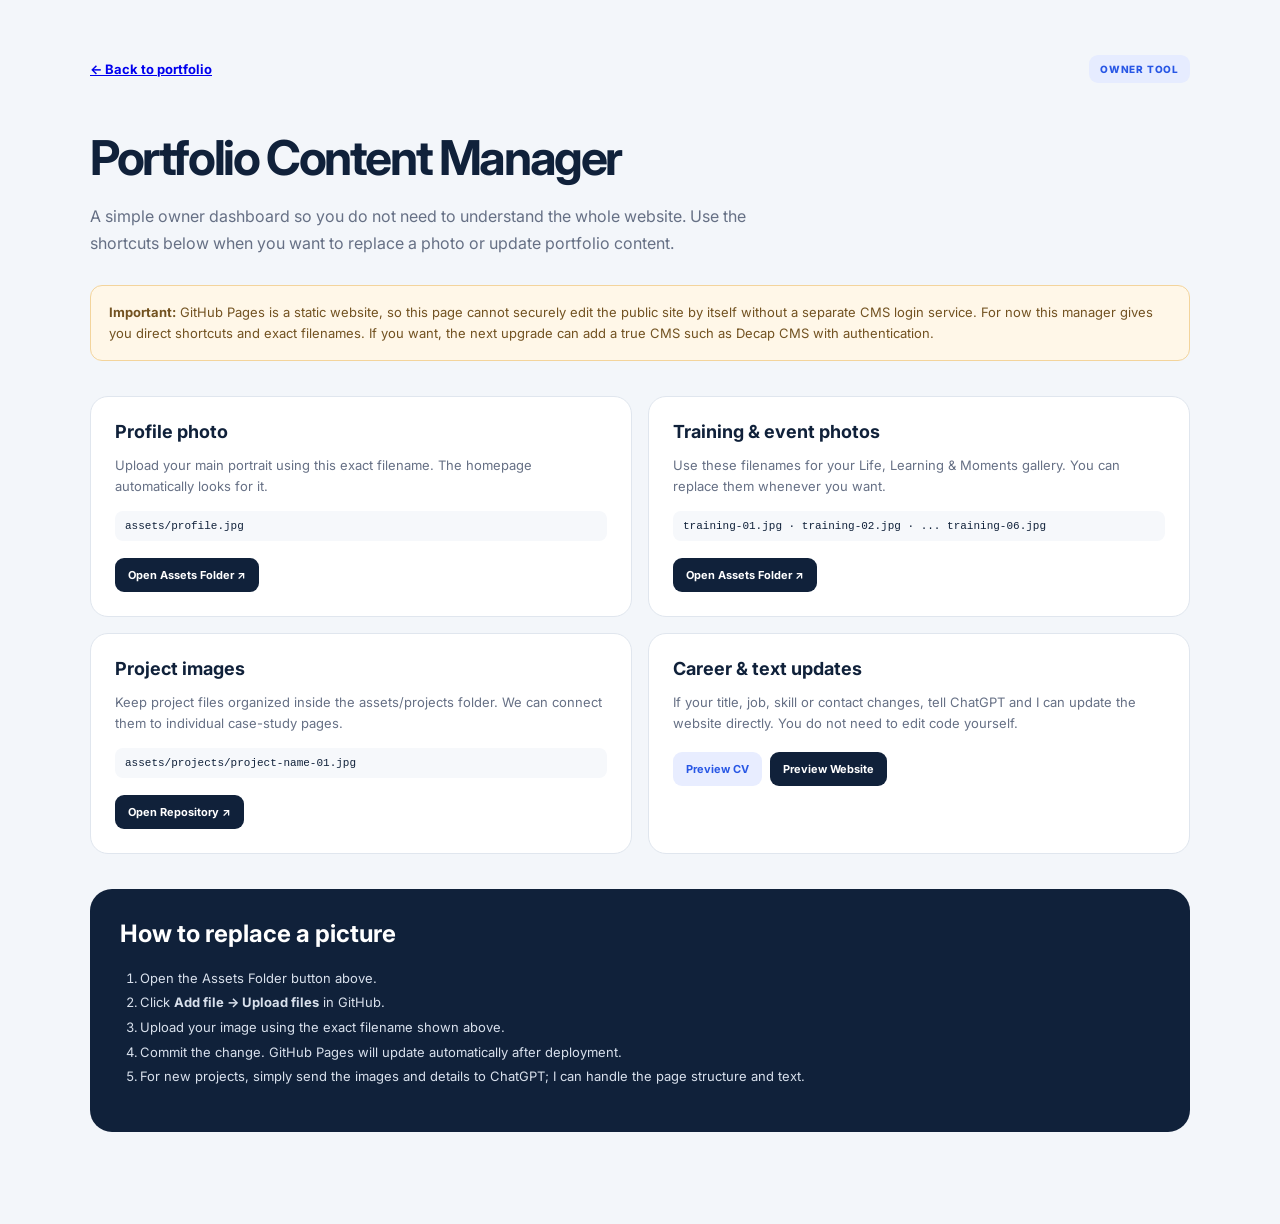
==== admin.html @ 87e15bc6 "Add simple portfolio content manager guide" ====
<!doctype html><html lang="en"><head><meta charset="utf-8"><meta name="viewport" content="width=device-width,initial-scale=1"><title>Portfolio Content Manager — JH Rakib</title><link rel="preconnect" href="https://fonts.googleapis.com"><link rel="preconnect" href="https://fonts.gstatic.com" crossorigin><link href="https://fonts.googleapis.com/css2?family=Inter:wght@400;500;600;700;800&display=swap" rel="stylesheet"><style>*{box-sizing:border-box}body{margin:0;background:#f3f6fa;color:#10213a;font-family:Inter,Arial,sans-serif}.wrap{width:min(1100px,92vw);margin:0 auto;padding:55px 0 90px}.top{display:flex;justify-content:space-between;align-items:center;margin-bottom:45px}.top a{font-size:13px;font-weight:700}.badge{background:#e6ecff;color:#2857e5;padding:8px 11px;border-radius:9px;font-size:10px;font-weight:800;letter-spacing:.08em}h1{font-size:48px;letter-spacing:-.05em;margin:0 0 12px}.lead{color:#667085;line-height:1.7;max-width:720px}.notice{margin:28px 0 35px;background:#fff7e8;border:1px solid #f3d49c;padding:16px 18px;border-radius:12px;color:#725221;font-size:13px;line-height:1.6}.grid{display:grid;grid-template-columns:repeat(2,1fr);gap:16px}.card{background:#fff;border:1px solid #e0e6ee;border-radius:18px;padding:24px}.card b{font-size:18px}.card p{color:#667085;font-size:13px;line-height:1.65}.card code{display:block;background:#f6f8fb;border-radius:8px;padding:9px 10px;font-size:11px;margin:12px 0}.actions{display:flex;gap:8px;flex-wrap:wrap;margin-top:17px}.btn{display:inline-flex;padding:10px 13px;border-radius:9px;background:#10213a;color:white;text-decoration:none;font-size:11px;font-weight:700}.btn.alt{background:#e8edff;color:#2857e5}.steps{margin-top:35px;background:#10213a;color:#fff;border-radius:22px;padding:30px}.steps h2{margin:0 0 18px}.steps ol{padding-left:20px;color:#d8e0ec;line-height:1.9;font-size:13px}@media(max-width:700px){.grid{grid-template-columns:1fr}h1{font-size:36px}}</style></head><body><main class="wrap"><div class="top"><a href="index.html">← Back to portfolio</a><span class="badge">OWNER TOOL</span></div><h1>Portfolio Content Manager</h1><p class="lead">A simple owner dashboard so you do not need to understand the whole website. Use the shortcuts below when you want to replace a photo or update portfolio content.</p><div class="notice"><strong>Important:</strong> GitHub Pages is a static website, so this page cannot securely edit the public site by itself without a separate CMS login service. For now this manager gives you direct shortcuts and exact filenames. If you want, the next upgrade can add a true CMS such as Decap CMS with authentication.</div><div class="grid"><section class="card"><b>Profile photo</b><p>Upload your main portrait using this exact filename. The homepage automatically looks for it.</p><code>assets/profile.jpg</code><div class="actions"><a class="btn" target="_blank" href="https://github.com/jahidhrk/portfolio/tree/main/assets">Open Assets Folder ↗</a></div></section><section class="card"><b>Training & event photos</b><p>Use these filenames for your Life, Learning & Moments gallery. You can replace them whenever you want.</p><code>training-01.jpg · training-02.jpg · ... training-06.jpg</code><div class="actions"><a class="btn" target="_blank" href="https://github.com/jahidhrk/portfolio/tree/main/assets">Open Assets Folder ↗</a></div></section><section class="card"><b>Project images</b><p>Keep project files organized inside the assets/projects folder. We can connect them to individual case-study pages.</p><code>assets/projects/project-name-01.jpg</code><div class="actions"><a class="btn" target="_blank" href="https://github.com/jahidhrk/portfolio">Open Repository ↗</a></div></section><section class="card"><b>Career & text updates</b><p>If your title, job, skill or contact changes, tell ChatGPT and I can update the website directly. You do not need to edit code yourself.</p><div class="actions"><a class="btn alt" href="cv.html">Preview CV</a><a class="btn" href="index.html">Preview Website</a></div></section></div><div class="steps"><h2>How to replace a picture</h2><ol><li>Open the Assets Folder button above.</li><li>Click <strong>Add file → Upload files</strong> in GitHub.</li><li>Upload your image using the exact filename shown above.</li><li>Commit the change. GitHub Pages will update automatically after deployment.</li><li>For new projects, simply send the images and details to ChatGPT; I can handle the page structure and text.</li></ol></div></main></body></html>
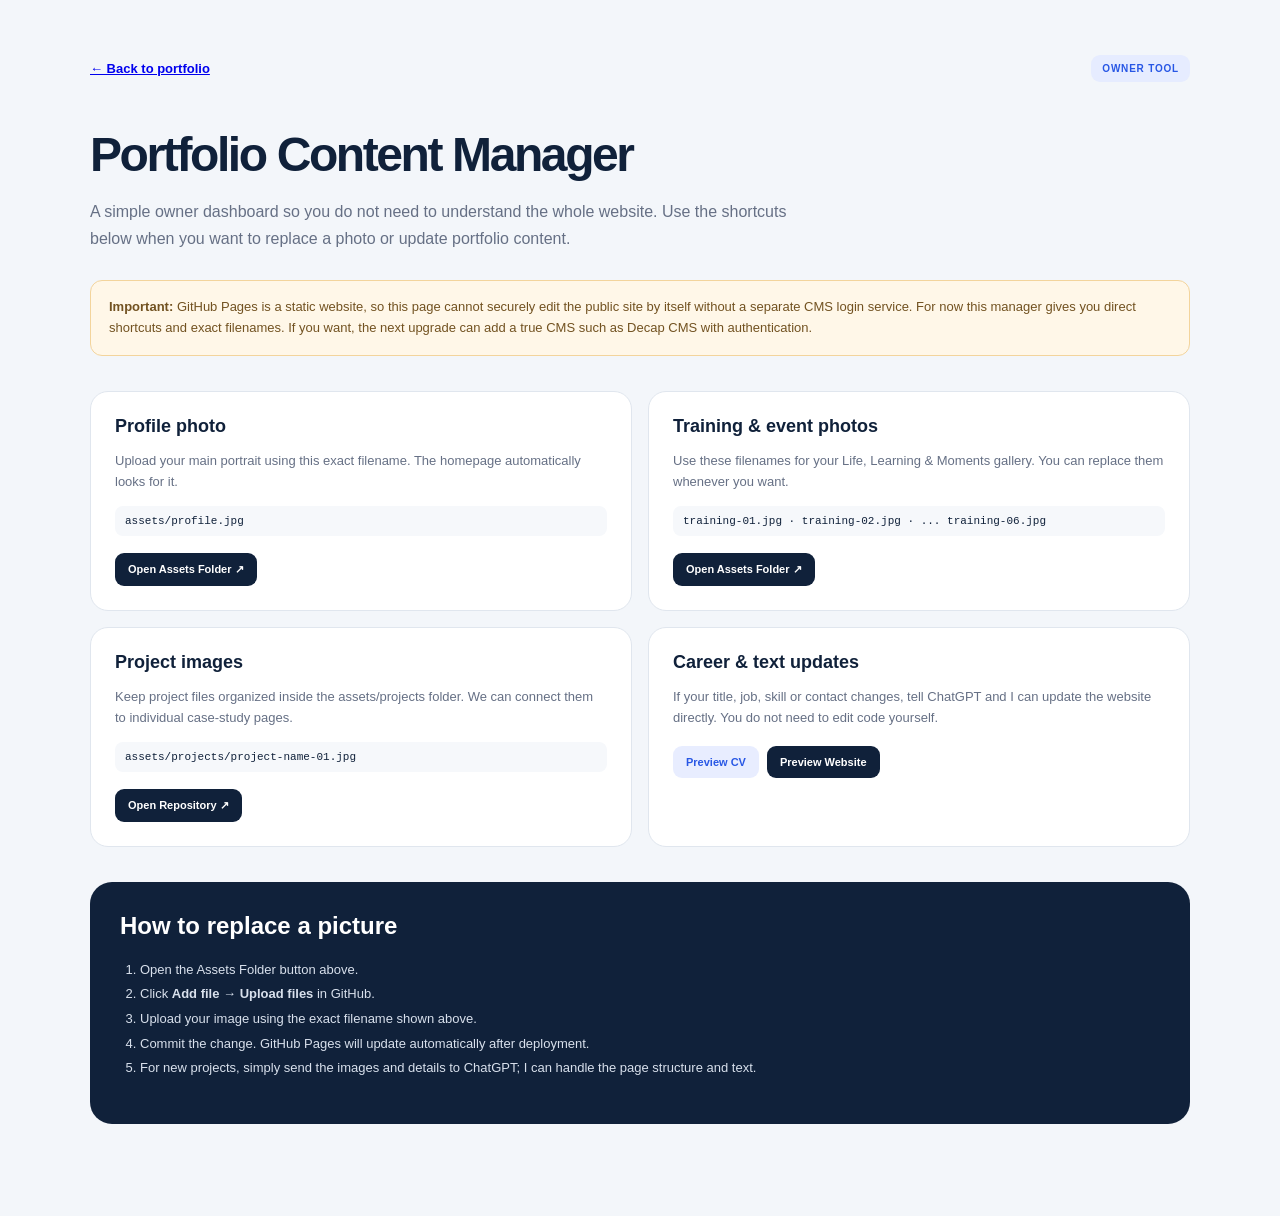
==== commit 5525828c: "Reduce admin page exposure and harden browser security" ====
--- a/admin.html
+++ b/admin.html
@@ -1 +1 @@
-<!doctype html><html lang="en"><head><meta charset="utf-8"><meta name="viewport" content="width=device-width,initial-scale=1"><title>Portfolio Content Manager — JH Rakib</title><link rel="preconnect" href="https://fonts.googleapis.com"><link rel="preconnect" href="https://fonts.gstatic.com" crossorigin><link href="https://fonts.googleapis.com/css2?family=Inter:wght@400;500;600;700;800&display=swap" rel="stylesheet"><style>*{box-sizing:border-box}body{margin:0;background:#f3f6fa;color:#10213a;font-family:Inter,Arial,sans-serif}.wrap{width:min(1100px,92vw);margin:0 auto;padding:55px 0 90px}.top{display:flex;justify-content:space-between;align-items:center;margin-bottom:45px}.top a{font-size:13px;font-weight:700}.badge{background:#e6ecff;color:#2857e5;padding:8px 11px;border-radius:9px;font-size:10px;font-weight:800;letter-spacing:.08em}h1{font-size:48px;letter-spacing:-.05em;margin:0 0 12px}.lead{color:#667085;line-height:1.7;max-width:720px}.notice{margin:28px 0 35px;background:#fff7e8;border:1px solid #f3d49c;padding:16px 18px;border-radius:12px;color:#725221;font-size:13px;line-height:1.6}.grid{display:grid;grid-template-columns:repeat(2,1fr);gap:16px}.card{background:#fff;border:1px solid #e0e6ee;border-radius:18px;padding:24px}.card b{font-size:18px}.card p{color:#667085;font-size:13px;line-height:1.65}.card code{display:block;background:#f6f8fb;border-radius:8px;padding:9px 10px;font-size:11px;margin:12px 0}.actions{display:flex;gap:8px;flex-wrap:wrap;margin-top:17px}.btn{display:inline-flex;padding:10px 13px;border-radius:9px;background:#10213a;color:white;text-decoration:none;font-size:11px;font-weight:700}.btn.alt{background:#e8edff;color:#2857e5}.steps{margin-top:35px;background:#10213a;color:#fff;border-radius:22px;padding:30px}.steps h2{margin:0 0 18px}.steps ol{padding-left:20px;color:#d8e0ec;line-height:1.9;font-size:13px}@media(max-width:700px){.grid{grid-template-columns:1fr}h1{font-size:36px}}</style></head><body><main class="wrap"><div class="top"><a href="index.html">← Back to portfolio</a><span class="badge">OWNER TOOL</span></div><h1>Portfolio Content Manager</h1><p class="lead">A simple owner dashboard so you do not need to understand the whole website. Use the shortcuts below when you want to replace a photo or update portfolio content.</p><div class="notice"><strong>Important:</strong> GitHub Pages is a static website, so this page cannot securely edit the public site by itself without a separate CMS login service. For now this manager gives you direct shortcuts and exact filenames. If you want, the next upgrade can add a true CMS such as Decap CMS with authentication.</div><div class="grid"><section class="card"><b>Profile photo</b><p>Upload your main portrait using this exact filename. The homepage automatically looks for it.</p><code>assets/profile.jpg</code><div class="actions"><a class="btn" target="_blank" href="https://github.com/jahidhrk/portfolio/tree/main/assets">Open Assets Folder ↗</a></div></section><section class="card"><b>Training & event photos</b><p>Use these filenames for your Life, Learning & Moments gallery. You can replace them whenever you want.</p><code>training-01.jpg · training-02.jpg · ... training-06.jpg</code><div class="actions"><a class="btn" target="_blank" href="https://github.com/jahidhrk/portfolio/tree/main/assets">Open Assets Folder ↗</a></div></section><section class="card"><b>Project images</b><p>Keep project files organized inside the assets/projects folder. We can connect them to individual case-study pages.</p><code>assets/projects/project-name-01.jpg</code><div class="actions"><a class="btn" target="_blank" href="https://github.com/jahidhrk/portfolio">Open Repository ↗</a></div></section><section class="card"><b>Career & text updates</b><p>If your title, job, skill or contact changes, tell ChatGPT and I can update the website directly. You do not need to edit code yourself.</p><div class="actions"><a class="btn alt" href="cv.html">Preview CV</a><a class="btn" href="index.html">Preview Website</a></div></section></div><div class="steps"><h2>How to replace a picture</h2><ol><li>Open the Assets Folder button above.</li><li>Click <strong>Add file → Upload files</strong> in GitHub.</li><li>Upload your image using the exact filename shown above.</li><li>Commit the change. GitHub Pages will update automatically after deployment.</li><li>For new projects, simply send the images and details to ChatGPT; I can handle the page structure and text.</li></ol></div></main></body></html>+<!doctype html><html lang="en"><head><meta charset="utf-8"><meta name="viewport" content="width=device-width,initial-scale=1"><meta name="referrer" content="strict-origin-when-cross-origin"><meta http-equiv="Content-Security-Policy" content="default-src 'self'; img-src 'self' data: https://avatars.githubusercontent.com; style-src 'self' 'unsafe-inline' https://fonts.googleapis.com; font-src 'self' https://fonts.gstatic.com; script-src 'self' 'unsafe-inline'; connect-src 'none'; object-src 'none'; base-uri 'self'; form-action 'self'; frame-src 'none'; upgrade-insecure-requests"><title>Portfolio Content Manager — JH Rakib</title><meta name="robots" content="noindex,nofollow,noarchive"><link rel="preconnect" href="https://fonts.googleapis.com"><link rel="preconnect" href="https://fonts.gstatic.com" crossorigin><link href="https://fonts.googleapis.com/css2?family=Inter:wght@400;500;600;700;800&display=swap" rel="stylesheet"><style>*{box-sizing:border-box}body{margin:0;background:#f3f6fa;color:#10213a;font-family:Inter,Arial,sans-serif}.wrap{width:min(1100px,92vw);margin:0 auto;padding:55px 0 90px}.top{display:flex;justify-content:space-between;align-items:center;margin-bottom:45px}.top a{font-size:13px;font-weight:700}.badge{background:#e6ecff;color:#2857e5;padding:8px 11px;border-radius:9px;font-size:10px;font-weight:800;letter-spacing:.08em}h1{font-size:48px;letter-spacing:-.05em;margin:0 0 12px}.lead{color:#667085;line-height:1.7;max-width:720px}.notice{margin:28px 0 35px;background:#fff7e8;border:1px solid #f3d49c;padding:16px 18px;border-radius:12px;color:#725221;font-size:13px;line-height:1.6}.grid{display:grid;grid-template-columns:repeat(2,1fr);gap:16px}.card{background:#fff;border:1px solid #e0e6ee;border-radius:18px;padding:24px}.card b{font-size:18px}.card p{color:#667085;font-size:13px;line-height:1.65}.card code{display:block;background:#f6f8fb;border-radius:8px;padding:9px 10px;font-size:11px;margin:12px 0}.actions{display:flex;gap:8px;flex-wrap:wrap;margin-top:17px}.btn{display:inline-flex;padding:10px 13px;border-radius:9px;background:#10213a;color:white;text-decoration:none;font-size:11px;font-weight:700}.btn.alt{background:#e8edff;color:#2857e5}.steps{margin-top:35px;background:#10213a;color:#fff;border-radius:22px;padding:30px}.steps h2{margin:0 0 18px}.steps ol{padding-left:20px;color:#d8e0ec;line-height:1.9;font-size:13px}@media(max-width:700px){.grid{grid-template-columns:1fr}h1{font-size:36px}}</style></head><body><main class="wrap"><div class="top"><a href="index.html">← Back to portfolio</a><span class="badge">OWNER TOOL</span></div><h1>Portfolio Content Manager</h1><p class="lead">A simple owner dashboard so you do not need to understand the whole website. Use the shortcuts below when you want to replace a photo or update portfolio content.</p><div class="notice"><strong>Important:</strong> GitHub Pages is a static website, so this page cannot securely edit the public site by itself without a separate CMS login service. For now this manager gives you direct shortcuts and exact filenames. If you want, the next upgrade can add a true CMS such as Decap CMS with authentication.</div><div class="grid"><section class="card"><b>Profile photo</b><p>Upload your main portrait using this exact filename. The homepage automatically looks for it.</p><code>assets/profile.jpg</code><div class="actions"><a class="btn" target="_blank" rel="noopener noreferrer" href="https://github.com/jahidhrk/portfolio/tree/main/assets">Open Assets Folder ↗</a></div></section><section class="card"><b>Training & event photos</b><p>Use these filenames for your Life, Learning & Moments gallery. You can replace them whenever you want.</p><code>training-01.jpg · training-02.jpg · ... training-06.jpg</code><div class="actions"><a class="btn" target="_blank" rel="noopener noreferrer" href="https://github.com/jahidhrk/portfolio/tree/main/assets">Open Assets Folder ↗</a></div></section><section class="card"><b>Project images</b><p>Keep project files organized inside the assets/projects folder. We can connect them to individual case-study pages.</p><code>assets/projects/project-name-01.jpg</code><div class="actions"><a class="btn" target="_blank" rel="noopener noreferrer" href="https://github.com/jahidhrk/portfolio">Open Repository ↗</a></div></section><section class="card"><b>Career & text updates</b><p>If your title, job, skill or contact changes, tell ChatGPT and I can update the website directly. You do not need to edit code yourself.</p><div class="actions"><a class="btn alt" href="cv.html">Preview CV</a><a class="btn" href="index.html">Preview Website</a></div></section></div><div class="steps"><h2>How to replace a picture</h2><ol><li>Open the Assets Folder button above.</li><li>Click <strong>Add file → Upload files</strong> in GitHub.</li><li>Upload your image using the exact filename shown above.</li><li>Commit the change. GitHub Pages will update automatically after deployment.</li><li>For new projects, simply send the images and details to ChatGPT; I can handle the page structure and text.</li></ol></div></main></body></html>
